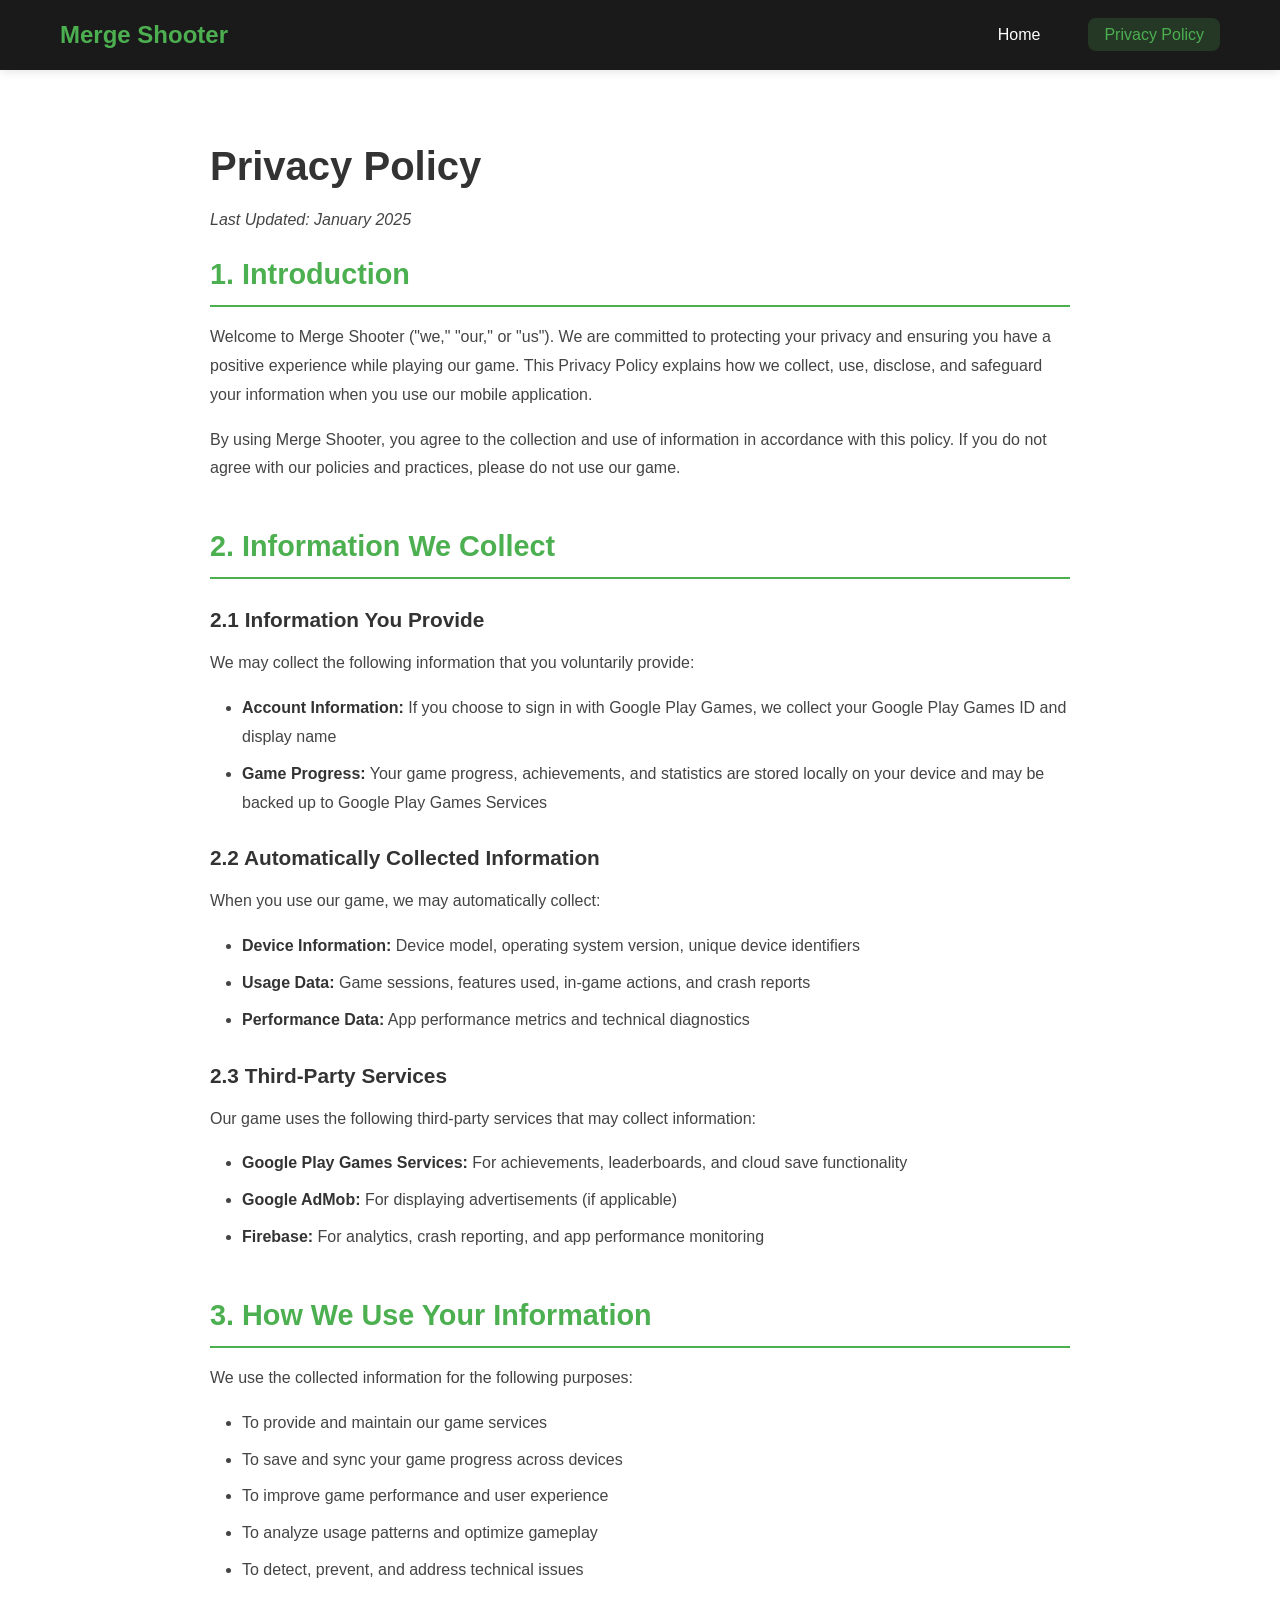
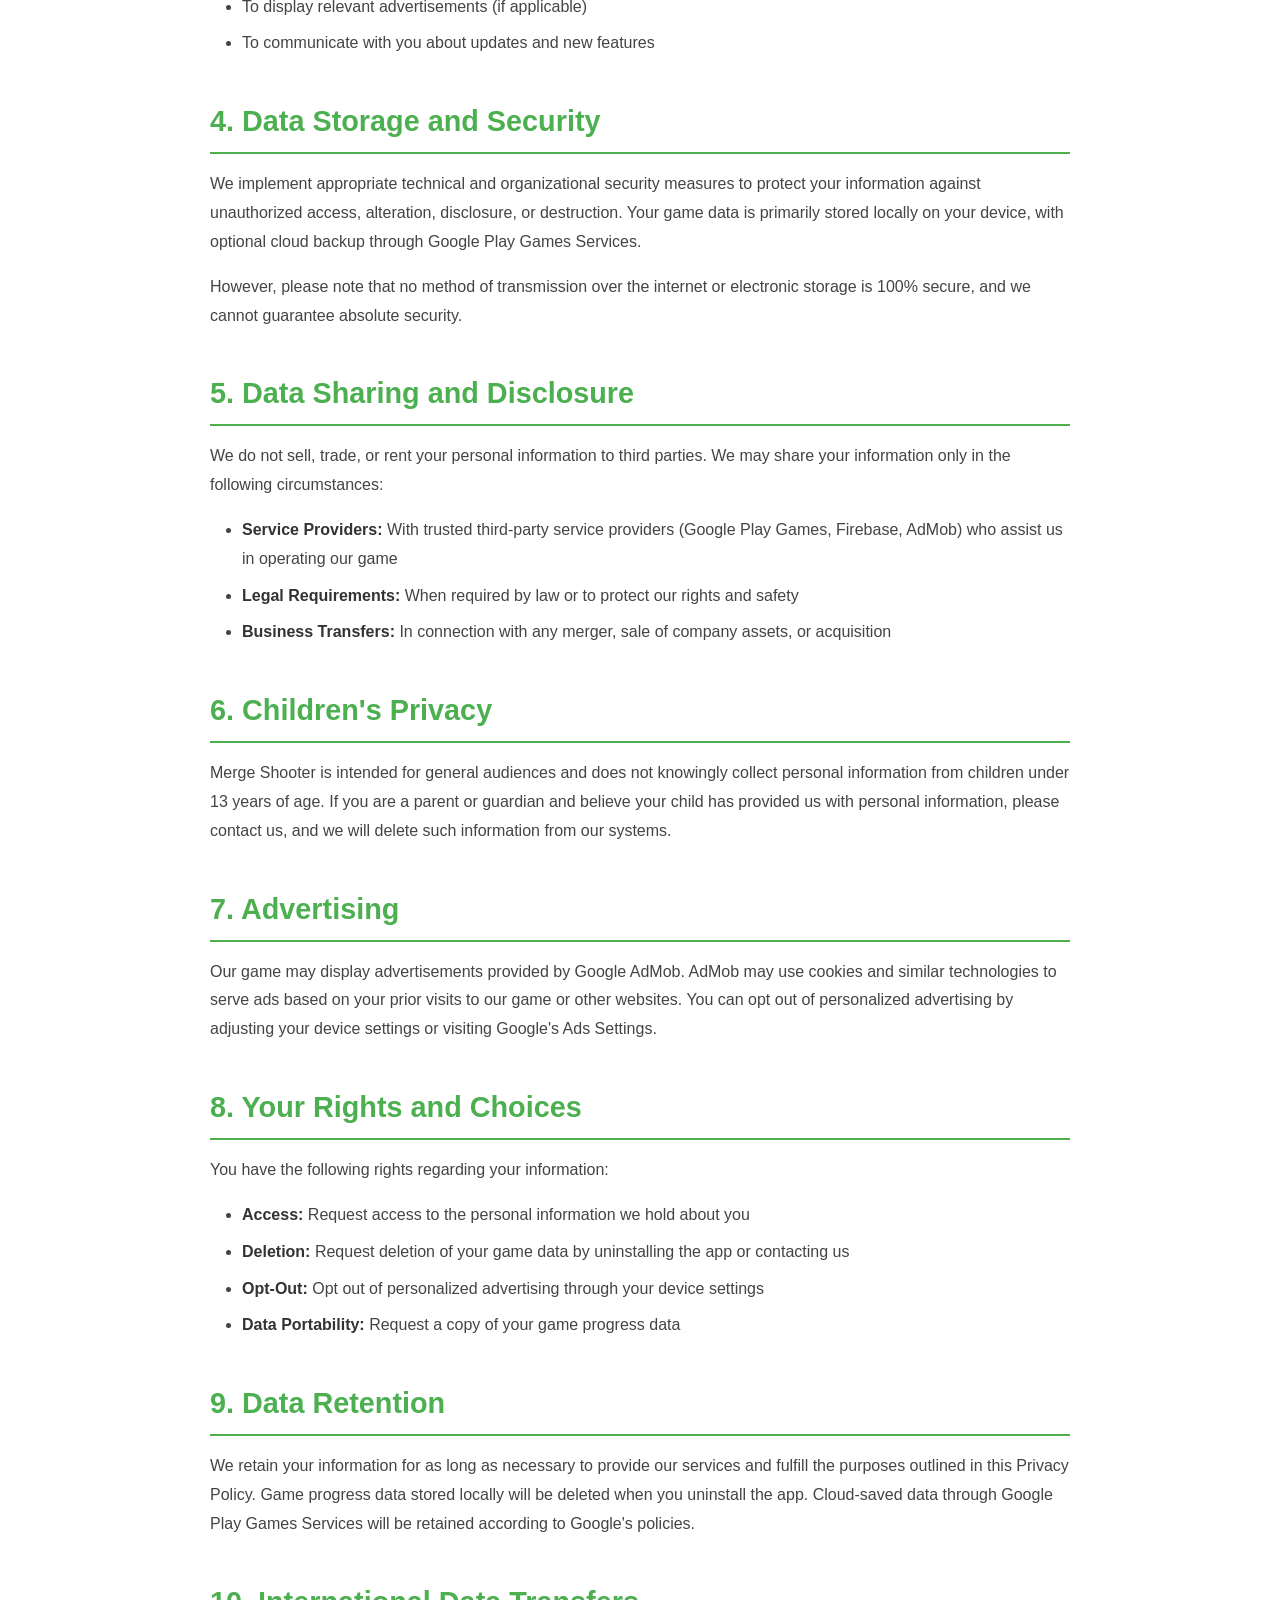
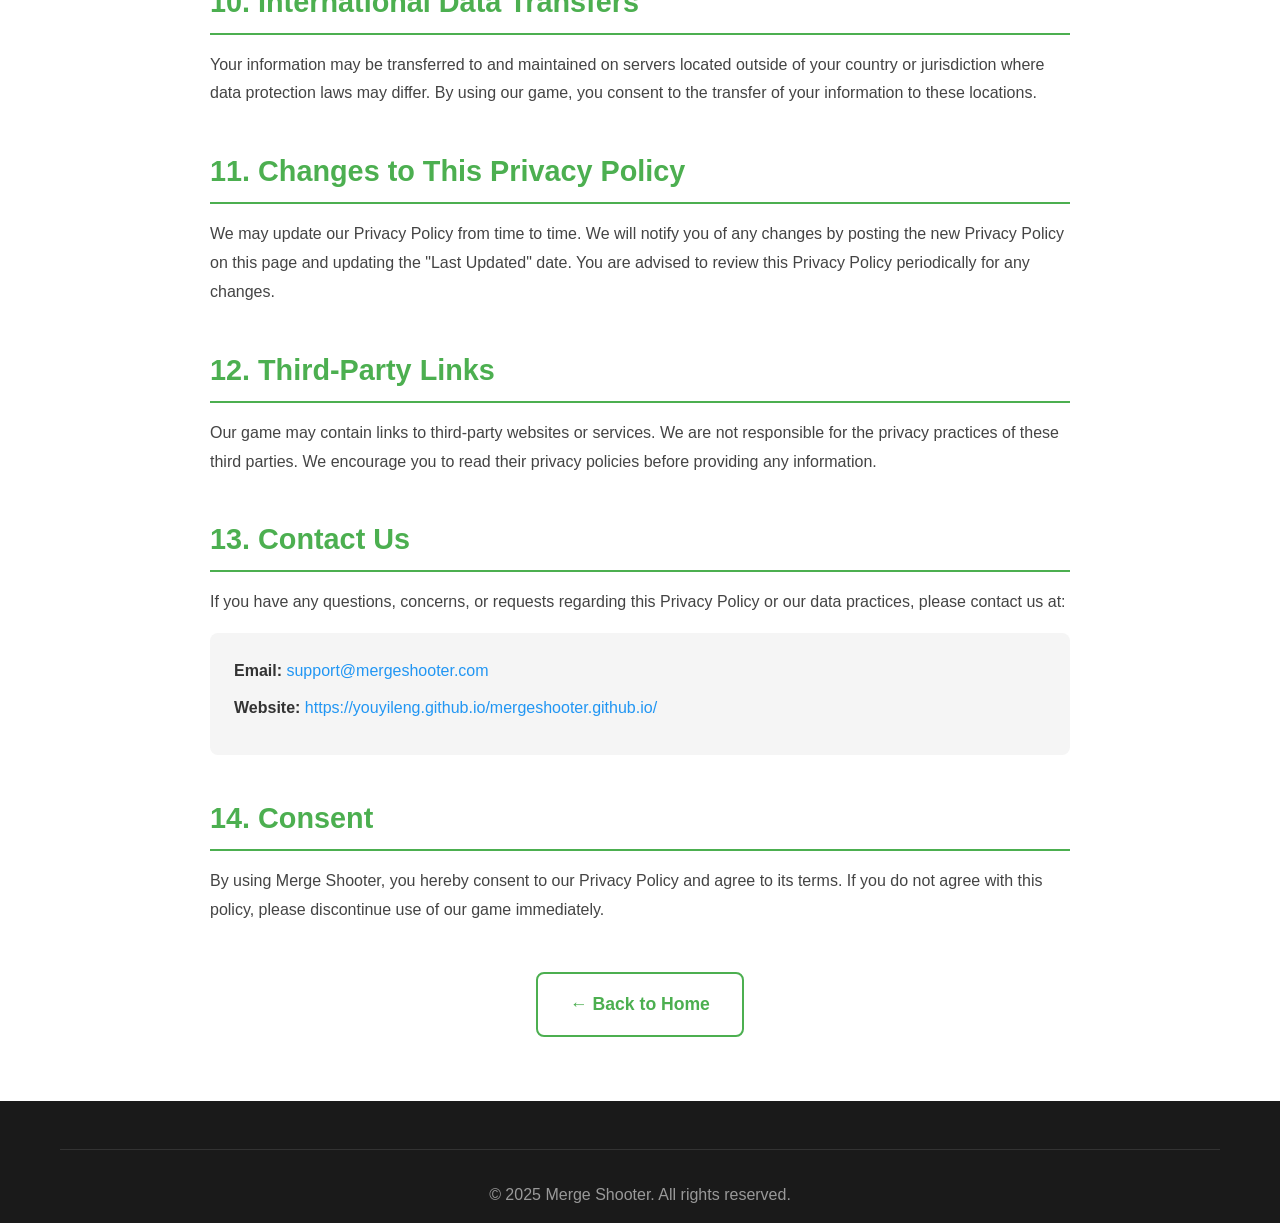
==== privacy-policy.html @ ce10993e "Initial commit: Add Merge Shooter website and privacy policy" ====
<!DOCTYPE html>
<html lang="en">
<head>
    <meta charset="UTF-8">
    <meta name="viewport" content="width=device-width, initial-scale=1.0">
    <meta name="description" content="Privacy Policy for Merge Shooter game">
    <title>Privacy Policy - Merge Shooter</title>
    <link rel="stylesheet" href="style.css">
</head>
<body>
    <header>
        <nav>
            <div class="container">
                <h1 class="logo"><a href="index.html">Merge Shooter</a></h1>
                <ul class="nav-links">
                    <li><a href="index.html">Home</a></li>
                    <li><a href="privacy-policy.html" class="active">Privacy Policy</a></li>
                </ul>
            </div>
        </nav>
    </header>

    <main class="privacy-policy">
        <div class="container">
            <h1>Privacy Policy</h1>
            <p class="last-updated">Last Updated: January 2025</p>

            <section>
                <h2>1. Introduction</h2>
                <p>
                    Welcome to Merge Shooter ("we," "our," or "us"). We are committed to protecting your privacy and ensuring you have a positive experience while playing our game. This Privacy Policy explains how we collect, use, disclose, and safeguard your information when you use our mobile application.
                </p>
                <p>
                    By using Merge Shooter, you agree to the collection and use of information in accordance with this policy. If you do not agree with our policies and practices, please do not use our game.
                </p>
            </section>

            <section>
                <h2>2. Information We Collect</h2>
                
                <h3>2.1 Information You Provide</h3>
                <p>We may collect the following information that you voluntarily provide:</p>
                <ul>
                    <li><strong>Account Information:</strong> If you choose to sign in with Google Play Games, we collect your Google Play Games ID and display name</li>
                    <li><strong>Game Progress:</strong> Your game progress, achievements, and statistics are stored locally on your device and may be backed up to Google Play Games Services</li>
                </ul>

                <h3>2.2 Automatically Collected Information</h3>
                <p>When you use our game, we may automatically collect:</p>
                <ul>
                    <li><strong>Device Information:</strong> Device model, operating system version, unique device identifiers</li>
                    <li><strong>Usage Data:</strong> Game sessions, features used, in-game actions, and crash reports</li>
                    <li><strong>Performance Data:</strong> App performance metrics and technical diagnostics</li>
                </ul>

                <h3>2.3 Third-Party Services</h3>
                <p>Our game uses the following third-party services that may collect information:</p>
                <ul>
                    <li><strong>Google Play Games Services:</strong> For achievements, leaderboards, and cloud save functionality</li>
                    <li><strong>Google AdMob:</strong> For displaying advertisements (if applicable)</li>
                    <li><strong>Firebase:</strong> For analytics, crash reporting, and app performance monitoring</li>
                </ul>
            </section>

            <section>
                <h2>3. How We Use Your Information</h2>
                <p>We use the collected information for the following purposes:</p>
                <ul>
                    <li>To provide and maintain our game services</li>
                    <li>To save and sync your game progress across devices</li>
                    <li>To improve game performance and user experience</li>
                    <li>To analyze usage patterns and optimize gameplay</li>
                    <li>To detect, prevent, and address technical issues</li>
                    <li>To display relevant advertisements (if applicable)</li>
                    <li>To communicate with you about updates and new features</li>
                </ul>
            </section>

            <section>
                <h2>4. Data Storage and Security</h2>
                <p>
                    We implement appropriate technical and organizational security measures to protect your information against unauthorized access, alteration, disclosure, or destruction. Your game data is primarily stored locally on your device, with optional cloud backup through Google Play Games Services.
                </p>
                <p>
                    However, please note that no method of transmission over the internet or electronic storage is 100% secure, and we cannot guarantee absolute security.
                </p>
            </section>

            <section>
                <h2>5. Data Sharing and Disclosure</h2>
                <p>We do not sell, trade, or rent your personal information to third parties. We may share your information only in the following circumstances:</p>
                <ul>
                    <li><strong>Service Providers:</strong> With trusted third-party service providers (Google Play Games, Firebase, AdMob) who assist us in operating our game</li>
                    <li><strong>Legal Requirements:</strong> When required by law or to protect our rights and safety</li>
                    <li><strong>Business Transfers:</strong> In connection with any merger, sale of company assets, or acquisition</li>
                </ul>
            </section>

            <section>
                <h2>6. Children's Privacy</h2>
                <p>
                    Merge Shooter is intended for general audiences and does not knowingly collect personal information from children under 13 years of age. If you are a parent or guardian and believe your child has provided us with personal information, please contact us, and we will delete such information from our systems.
                </p>
            </section>

            <section>
                <h2>7. Advertising</h2>
                <p>
                    Our game may display advertisements provided by Google AdMob. AdMob may use cookies and similar technologies to serve ads based on your prior visits to our game or other websites. You can opt out of personalized advertising by adjusting your device settings or visiting Google's Ads Settings.
                </p>
            </section>

            <section>
                <h2>8. Your Rights and Choices</h2>
                <p>You have the following rights regarding your information:</p>
                <ul>
                    <li><strong>Access:</strong> Request access to the personal information we hold about you</li>
                    <li><strong>Deletion:</strong> Request deletion of your game data by uninstalling the app or contacting us</li>
                    <li><strong>Opt-Out:</strong> Opt out of personalized advertising through your device settings</li>
                    <li><strong>Data Portability:</strong> Request a copy of your game progress data</li>
                </ul>
            </section>

            <section>
                <h2>9. Data Retention</h2>
                <p>
                    We retain your information for as long as necessary to provide our services and fulfill the purposes outlined in this Privacy Policy. Game progress data stored locally will be deleted when you uninstall the app. Cloud-saved data through Google Play Games Services will be retained according to Google's policies.
                </p>
            </section>

            <section>
                <h2>10. International Data Transfers</h2>
                <p>
                    Your information may be transferred to and maintained on servers located outside of your country or jurisdiction where data protection laws may differ. By using our game, you consent to the transfer of your information to these locations.
                </p>
            </section>

            <section>
                <h2>11. Changes to This Privacy Policy</h2>
                <p>
                    We may update our Privacy Policy from time to time. We will notify you of any changes by posting the new Privacy Policy on this page and updating the "Last Updated" date. You are advised to review this Privacy Policy periodically for any changes.
                </p>
            </section>

            <section>
                <h2>12. Third-Party Links</h2>
                <p>
                    Our game may contain links to third-party websites or services. We are not responsible for the privacy practices of these third parties. We encourage you to read their privacy policies before providing any information.
                </p>
            </section>

            <section>
                <h2>13. Contact Us</h2>
                <p>If you have any questions, concerns, or requests regarding this Privacy Policy or our data practices, please contact us at:</p>
                <div class="contact-info">
                    <p><strong>Email:</strong> <a href="mailto:support@mergeshooter.com">support@mergeshooter.com</a></p>
                    <p><strong>Website:</strong> <a href="https://youyileng.github.io/mergeshooter.github.io/">https://youyileng.github.io/mergeshooter.github.io/</a></p>
                </div>
            </section>

            <section>
                <h2>14. Consent</h2>
                <p>
                    By using Merge Shooter, you hereby consent to our Privacy Policy and agree to its terms. If you do not agree with this policy, please discontinue use of our game immediately.
                </p>
            </section>

            <div class="back-link">
                <a href="index.html" class="btn btn-secondary">← Back to Home</a>
            </div>
        </div>
    </main>

    <footer>
        <div class="container">
            <div class="footer-bottom">
                <p>&copy; 2025 Merge Shooter. All rights reserved.</p>
            </div>
        </div>
    </footer>
</body>
</html>
---- style.css ----
/* Reset and Base Styles */
* {
    margin: 0;
    padding: 0;
    box-sizing: border-box;
}

:root {
    --primary-color: #4CAF50;
    --secondary-color: #2196F3;
    --dark-bg: #1a1a1a;
    --light-bg: #f5f5f5;
    --text-dark: #333;
    --text-light: #fff;
    --border-radius: 8px;
    --transition: all 0.3s ease;
}

body {
    font-family: -apple-system, BlinkMacSystemFont, 'Segoe UI', Roboto, Oxygen, Ubuntu, Cantarell, sans-serif;
    line-height: 1.6;
    color: var(--text-dark);
    background-color: var(--light-bg);
}

.container {
    max-width: 1200px;
    margin: 0 auto;
    padding: 0 20px;
}

a {
    text-decoration: none;
    color: inherit;
    transition: var(--transition);
}

img {
    max-width: 100%;
    height: auto;
    display: block;
}

/* Header and Navigation */
header {
    background-color: var(--dark-bg);
    color: var(--text-light);
    padding: 1rem 0;
    position: sticky;
    top: 0;
    z-index: 1000;
    box-shadow: 0 2px 10px rgba(0,0,0,0.1);
}

nav .container {
    display: flex;
    justify-content: space-between;
    align-items: center;
}

.logo {
    font-size: 1.5rem;
    font-weight: bold;
    color: var(--primary-color);
}

.logo a {
    color: var(--primary-color);
}

.nav-links {
    display: flex;
    list-style: none;
    gap: 2rem;
}

.nav-links a {
    color: var(--text-light);
    font-weight: 500;
    padding: 0.5rem 1rem;
    border-radius: var(--border-radius);
}

.nav-links a:hover,
.nav-links a.active {
    background-color: rgba(76, 175, 80, 0.2);
    color: var(--primary-color);
}

/* Hero Section */
.hero {
    background: linear-gradient(135deg, #667eea 0%, #764ba2 100%);
    color: var(--text-light);
    padding: 6rem 0;
    text-align: center;
}

.hero h2 {
    font-size: 3.5rem;
    margin-bottom: 1rem;
    text-shadow: 2px 2px 4px rgba(0,0,0,0.3);
}

.tagline {
    font-size: 1.5rem;
    margin-bottom: 1.5rem;
    font-weight: 300;
}

.description {
    font-size: 1.1rem;
    max-width: 700px;
    margin: 0 auto 2rem;
    opacity: 0.9;
}

.cta-buttons {
    display: flex;
    gap: 1rem;
    justify-content: center;
    flex-wrap: wrap;
}

.btn {
    display: inline-flex;
    align-items: center;
    gap: 0.5rem;
    padding: 1rem 2rem;
    border-radius: var(--border-radius);
    font-size: 1.1rem;
    font-weight: 600;
    cursor: pointer;
    transition: var(--transition);
    border: none;
}

.btn-primary {
    background-color: var(--primary-color);
    color: var(--text-light);
}

.btn-primary:hover {
    background-color: #45a049;
    transform: translateY(-2px);
    box-shadow: 0 4px 12px rgba(76, 175, 80, 0.4);
}

.btn-secondary {
    background-color: transparent;
    color: var(--primary-color);
    border: 2px solid var(--primary-color);
}

.btn-secondary:hover {
    background-color: var(--primary-color);
    color: var(--text-light);
}

/* Section Styles */
section {
    padding: 4rem 0;
}

.section-title {
    text-align: center;
    font-size: 2.5rem;
    margin-bottom: 3rem;
    color: var(--text-dark);
}

/* Features Section */
.features {
    background-color: #fff;
}

.features-grid {
    display: grid;
    grid-template-columns: repeat(auto-fit, minmax(250px, 1fr));
    gap: 2rem;
}

.feature-card {
    background: var(--light-bg);
    padding: 2rem;
    border-radius: var(--border-radius);
    text-align: center;
    transition: var(--transition);
    border: 2px solid transparent;
}

.feature-card:hover {
    transform: translateY(-5px);
    box-shadow: 0 8px 20px rgba(0,0,0,0.1);
    border-color: var(--primary-color);
}

.feature-icon {
    font-size: 3rem;
    margin-bottom: 1rem;
}

.feature-card h3 {
    font-size: 1.5rem;
    margin-bottom: 1rem;
    color: var(--text-dark);
}

.feature-card p {
    color: #666;
    line-height: 1.8;
}

/* Screenshots Section */
.screenshots {
    background-color: var(--light-bg);
}

.screenshots-grid {
    display: grid;
    grid-template-columns: repeat(auto-fit, minmax(280px, 1fr));
    gap: 1.5rem;
}

.screenshot-item {
    border-radius: var(--border-radius);
    overflow: hidden;
    box-shadow: 0 4px 12px rgba(0,0,0,0.1);
    transition: var(--transition);
}

.screenshot-item:hover {
    transform: scale(1.05);
    box-shadow: 0 8px 24px rgba(0,0,0,0.2);
}

.screenshot-item img {
    width: 100%;
    height: auto;
    display: block;
}

/* How to Play Section */
.how-to-play {
    background-color: #fff;
}

.steps {
    display: grid;
    grid-template-columns: repeat(auto-fit, minmax(200px, 1fr));
    gap: 2rem;
}

.step {
    text-align: center;
    padding: 1.5rem;
}

.step-number {
    width: 60px;
    height: 60px;
    background: linear-gradient(135deg, var(--primary-color), var(--secondary-color));
    color: var(--text-light);
    border-radius: 50%;
    display: flex;
    align-items: center;
    justify-content: center;
    font-size: 1.5rem;
    font-weight: bold;
    margin: 0 auto 1rem;
}

.step h3 {
    font-size: 1.3rem;
    margin-bottom: 0.5rem;
    color: var(--text-dark);
}

.step p {
    color: #666;
}

/* Privacy Policy Page */
.privacy-policy {
    background-color: #fff;
    padding: 4rem 0;
}

.privacy-policy .container {
    max-width: 900px;
}

.privacy-policy h1 {
    font-size: 2.5rem;
    margin-bottom: 0.5rem;
    color: var(--text-dark);
}

.last-updated {
    color: #666;
    font-style: italic;
    margin-bottom: 2rem;
}

.privacy-policy section {
    margin-bottom: 2.5rem;
    padding: 0;
}

.privacy-policy h2 {
    font-size: 1.8rem;
    margin-bottom: 1rem;
    color: var(--primary-color);
    border-bottom: 2px solid var(--primary-color);
    padding-bottom: 0.5rem;
}

.privacy-policy h3 {
    font-size: 1.3rem;
    margin: 1.5rem 0 0.8rem;
    color: var(--text-dark);
}

.privacy-policy p {
    margin-bottom: 1rem;
    line-height: 1.8;
    color: #444;
}

.privacy-policy ul {
    margin: 1rem 0 1rem 2rem;
    line-height: 1.8;
}

.privacy-policy li {
    margin-bottom: 0.5rem;
    color: #444;
}

.privacy-policy strong {
    color: var(--text-dark);
}

.contact-info {
    background-color: var(--light-bg);
    padding: 1.5rem;
    border-radius: var(--border-radius);
    margin-top: 1rem;
}

.contact-info p {
    margin-bottom: 0.5rem;
}

.contact-info a {
    color: var(--secondary-color);
}

.contact-info a:hover {
    text-decoration: underline;
}

.back-link {
    margin-top: 3rem;
    text-align: center;
}

/* Footer */
footer {
    background-color: var(--dark-bg);
    color: var(--text-light);
    padding: 3rem 0 1rem;
}

.footer-content {
    display: grid;
    grid-template-columns: repeat(auto-fit, minmax(250px, 1fr));
    gap: 2rem;
    margin-bottom: 2rem;
}

.footer-section h3,
.footer-section h4 {
    margin-bottom: 1rem;
    color: var(--primary-color);
}

.footer-section ul {
    list-style: none;
}

.footer-section li {
    margin-bottom: 0.5rem;
}

.footer-section a {
    color: #ccc;
}

.footer-section a:hover {
    color: var(--primary-color);
}

.footer-bottom {
    text-align: center;
    padding-top: 2rem;
    border-top: 1px solid #333;
    color: #999;
}

/* Responsive Design */
@media (max-width: 768px) {
    .hero h2 {
        font-size: 2.5rem;
    }

    .tagline {
        font-size: 1.2rem;
    }

    .nav-links {
        gap: 1rem;
    }

    .section-title {
        font-size: 2rem;
    }

    .features-grid,
    .screenshots-grid,
    .steps {
        grid-template-columns: 1fr;
    }

    .privacy-policy h1 {
        font-size: 2rem;
    }

    .privacy-policy h2 {
        font-size: 1.5rem;
    }
}

@media (max-width: 480px) {
    .hero {
        padding: 4rem 0;
    }

    .hero h2 {
        font-size: 2rem;
    }

    .nav-links {
        flex-direction: column;
        gap: 0.5rem;
    }

    .btn {
        padding: 0.8rem 1.5rem;
        font-size: 1rem;
    }
}
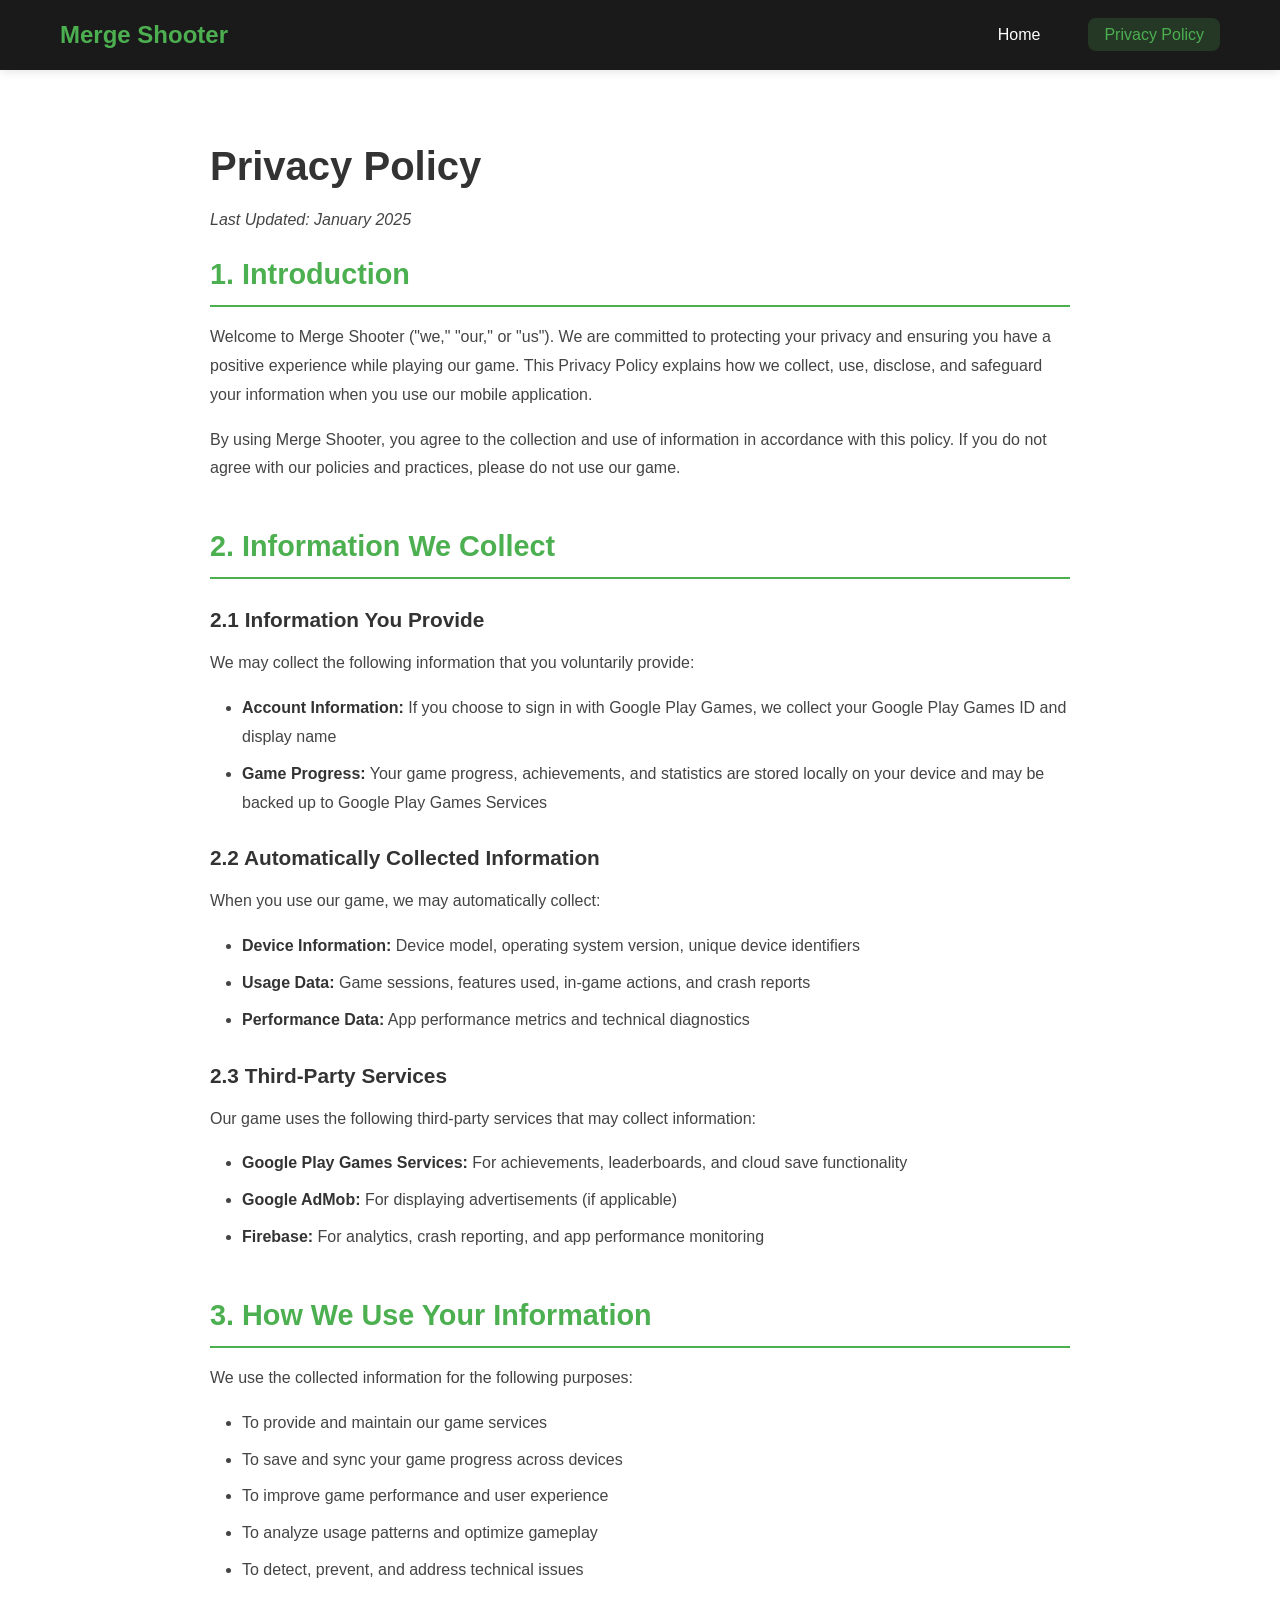
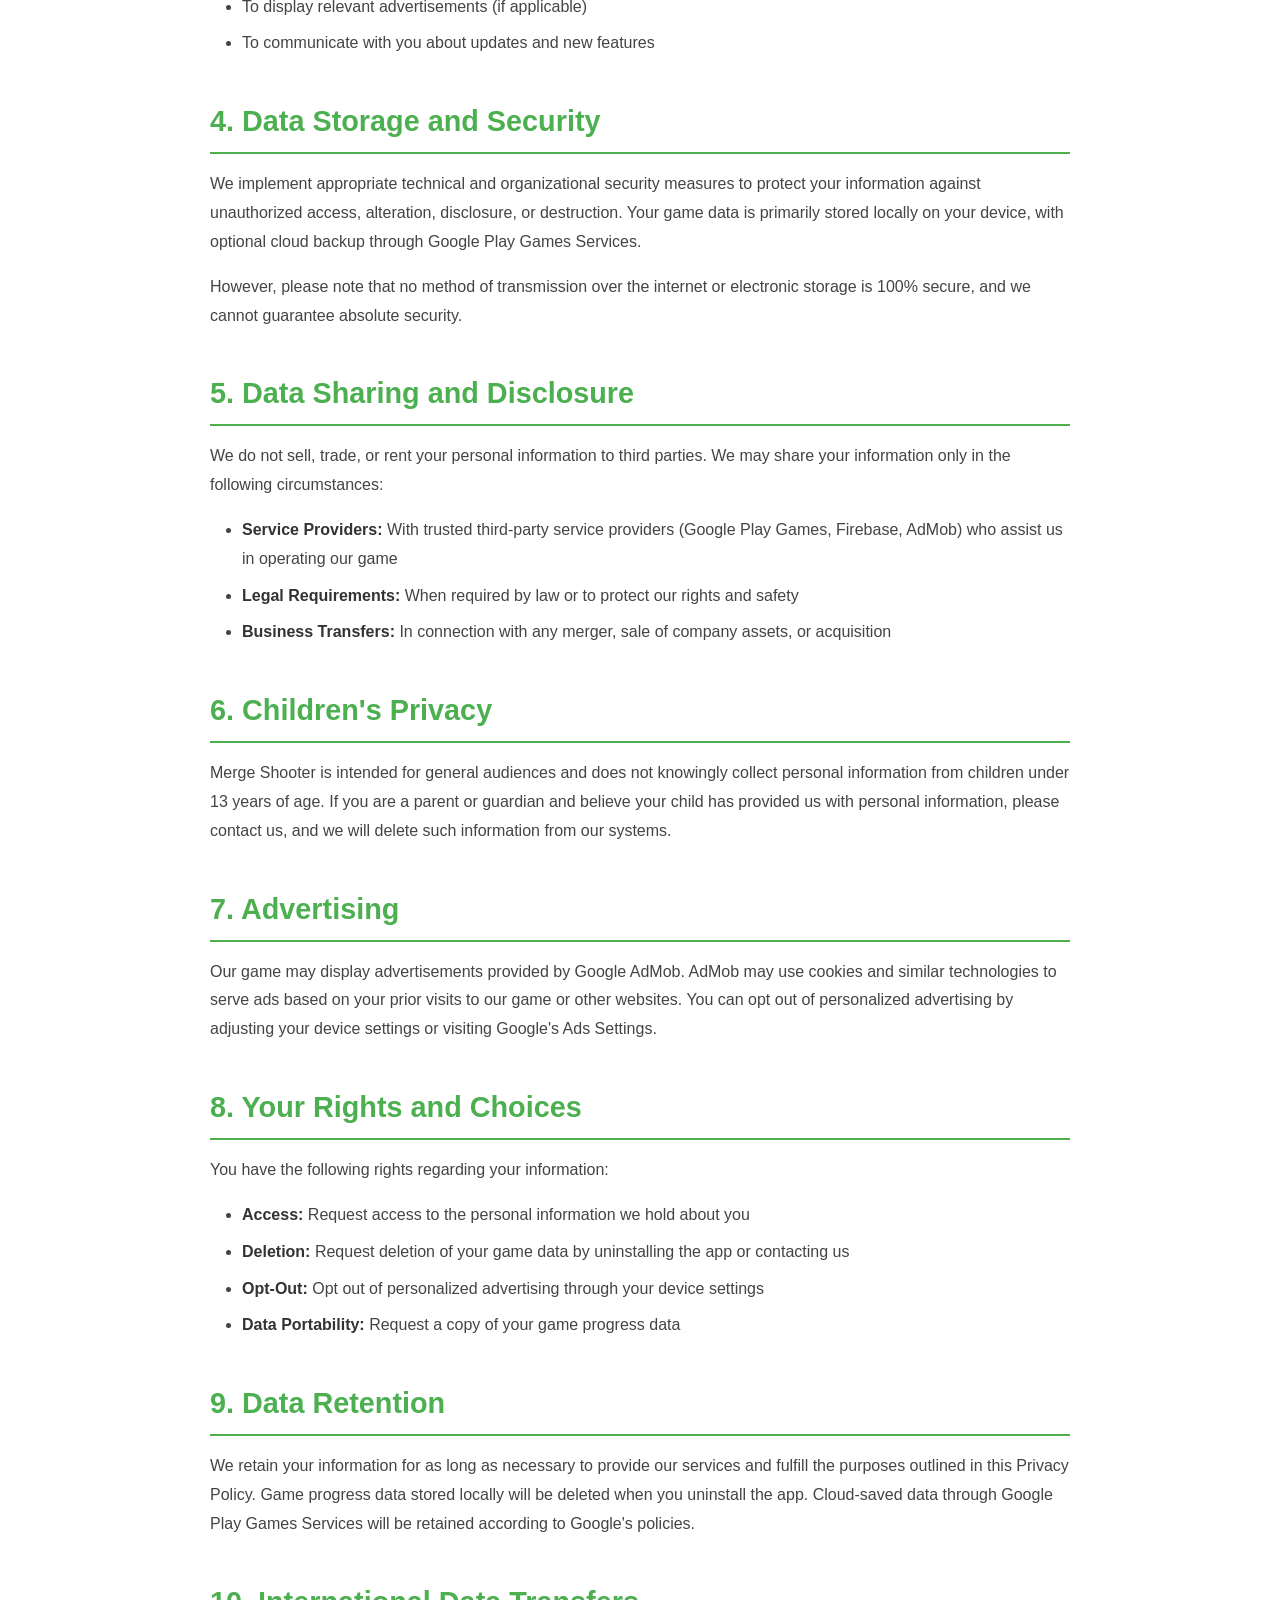
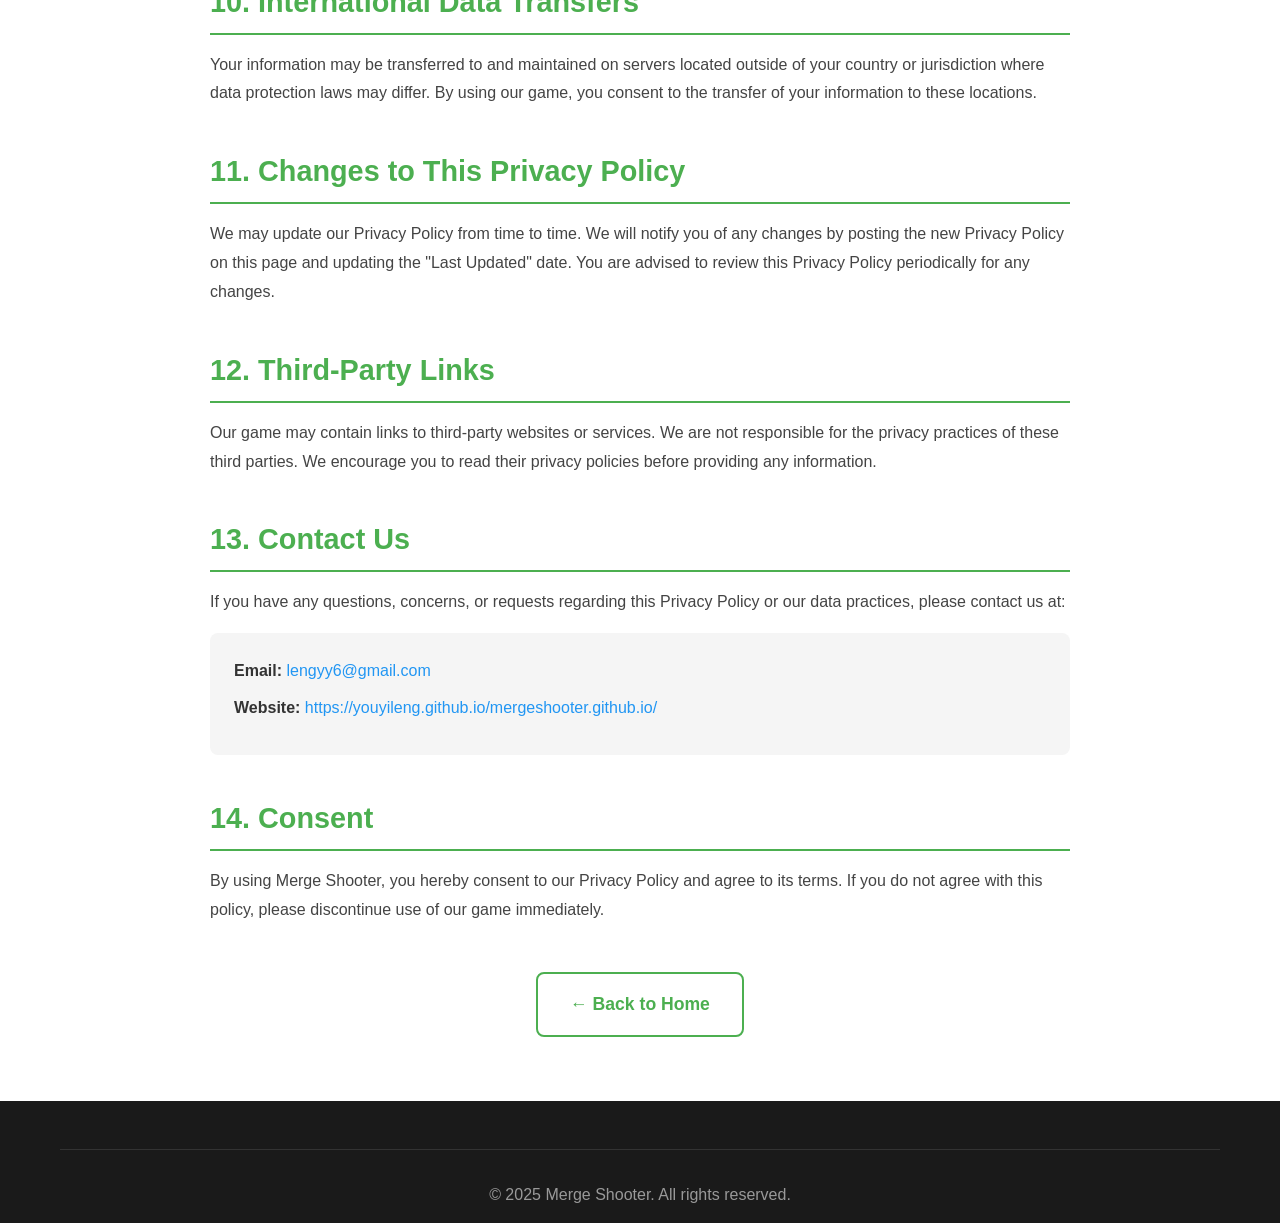
==== commit 140ce27a: "Update contact email to lengyy6@gmail.com" ====
--- a/privacy-policy.html
+++ b/privacy-policy.html
@@ -153,7 +153,7 @@
                 <h2>13. Contact Us</h2>
                 <p>If you have any questions, concerns, or requests regarding this Privacy Policy or our data practices, please contact us at:</p>
                 <div class="contact-info">
-                    <p><strong>Email:</strong> <a href="mailto:support@mergeshooter.com">support@mergeshooter.com</a></p>
+                    <p><strong>Email:</strong> <a href="mailto:lengyy6@gmail.com">lengyy6@gmail.com</a></p>
                     <p><strong>Website:</strong> <a href="https://youyileng.github.io/mergeshooter.github.io/">https://youyileng.github.io/mergeshooter.github.io/</a></p>
                 </div>
             </section>
